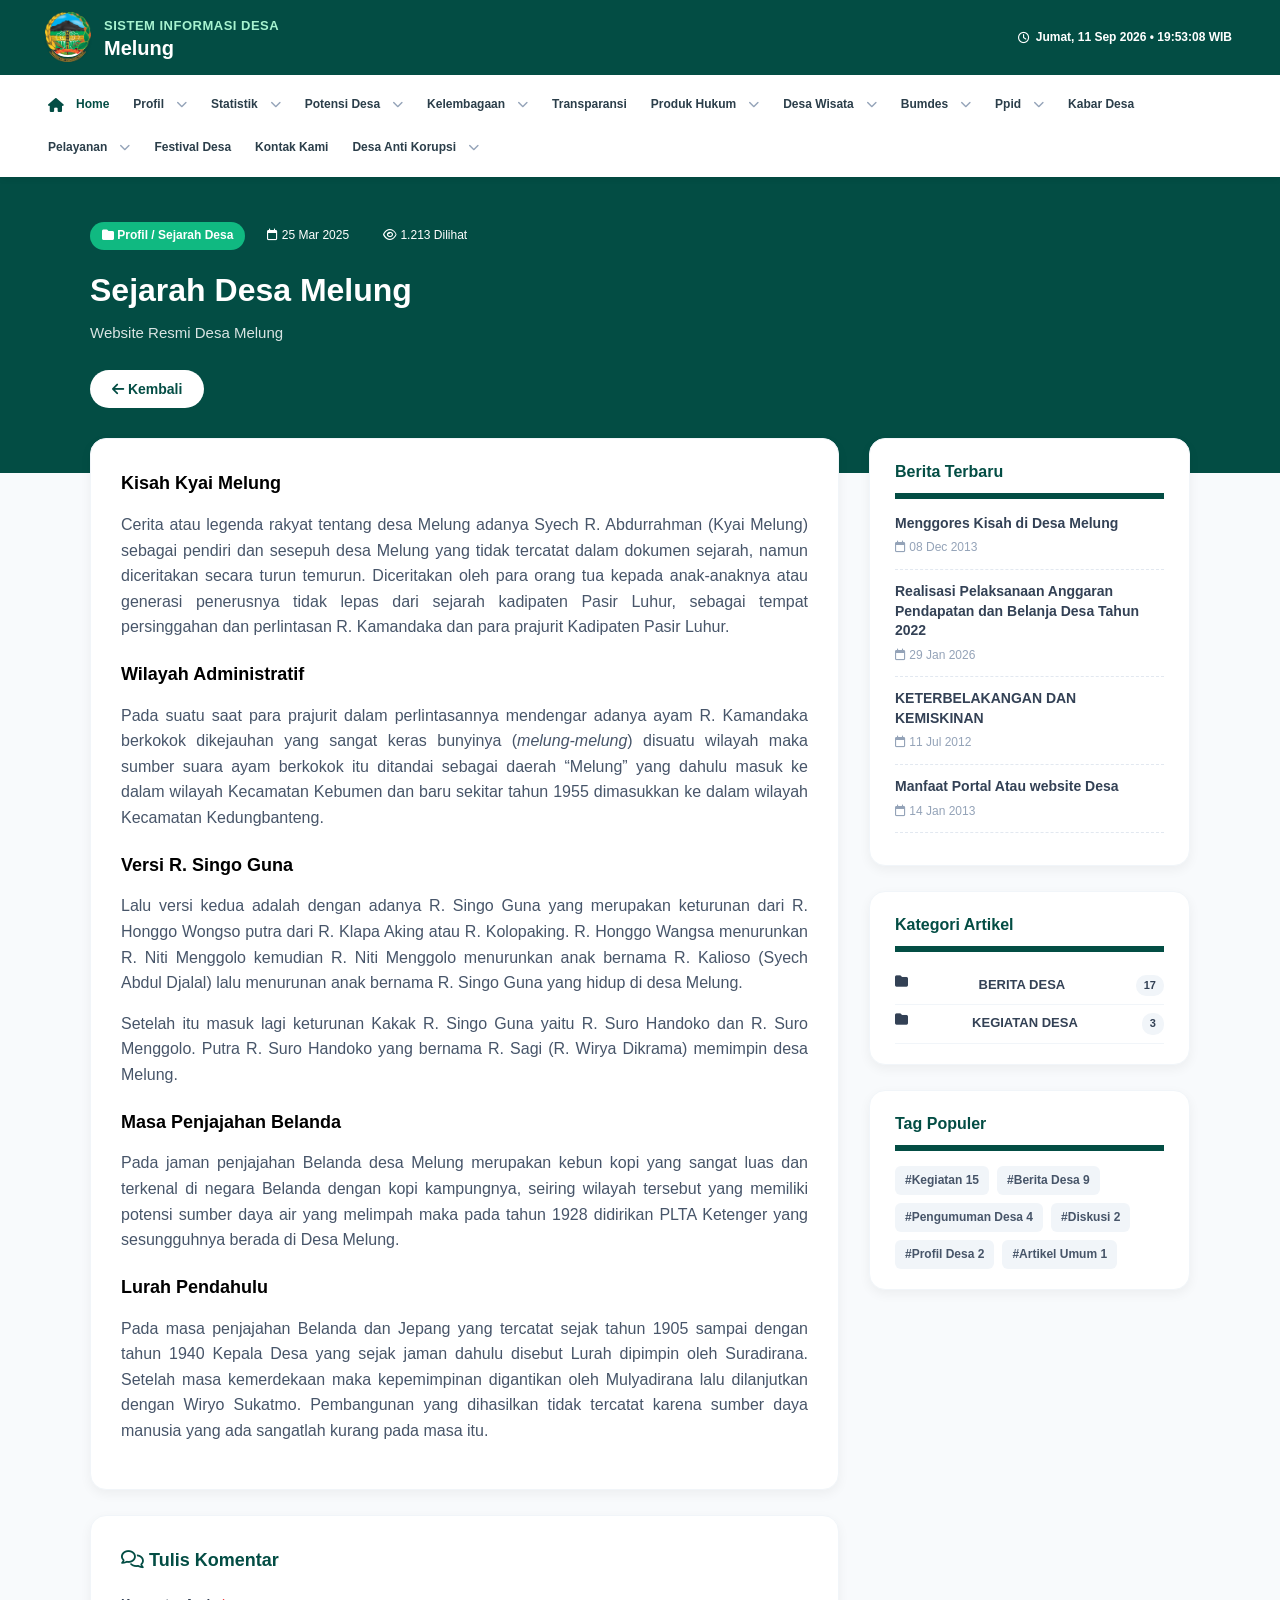
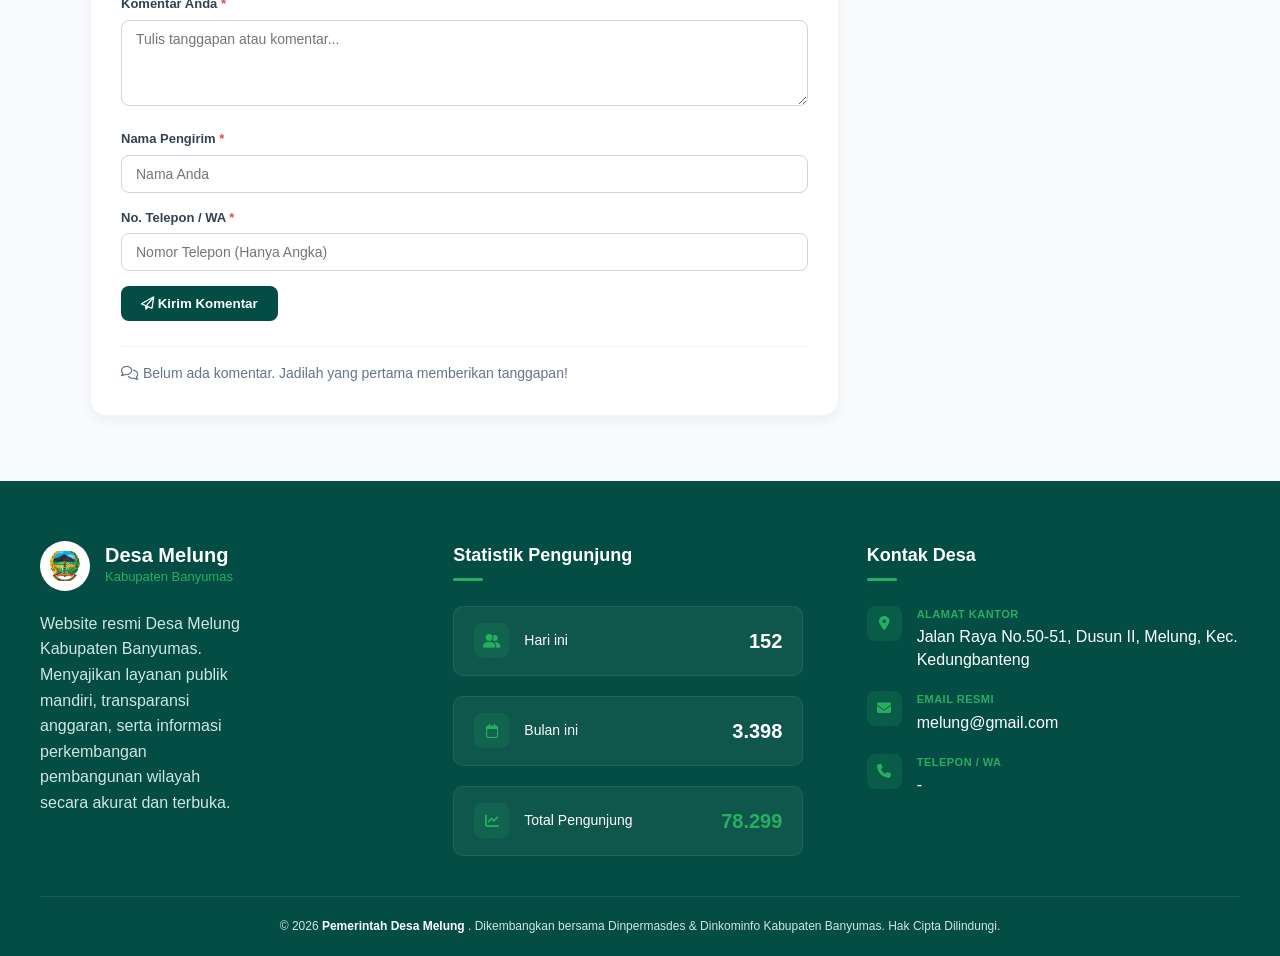
==== tes.html @ c1f94636 "tugas web" ====
<!DOCTYPE html>
<html lang="id">
<head>
    <meta charset="UTF-8">
    <meta name="viewport" content="width=device-width, initial-scale=1.0">
    <title>Sejarah Desa Melung - Desa Melung</title>
    
    <!-- Google Fonts: Plus Jakarta Sans -->
    <link rel="preconnect" href="https://fonts.googleapis.com">
    <link rel="preconnect" href="https://fonts.gstatic.com" crossorigin>
    <link href="https://fonts.googleapis.com/css2?family=Plus+Jakarta+Sans:wght@500;600;700;800&display=swap" rel="stylesheet">
    
    <!-- Font Awesome Icons -->
    <link rel="stylesheet" href="https://cdnjs.cloudflare.com/ajax/libs/font-awesome/6.4.0/css/all.min.css">
    <link rel="stylesheet" href="tes.css">
</head>
<body>

    <header>
        <!-- TOP BAR (TEAL BACKGROUND) -->
        <div class="top-bar">
            <div class="brand-section">
                <div class="logo-des">
                    <img src="logo-bms.png" alt="" class="logo-melung-top">
                </div>
                <div class="brand-text">
                    <span class="sub-title">Sistem Informasi Desa</span>
                    <h1 class="main-title">Melung</h1>
                </div>
            </div>

            <div class="date-info">
                <i class="fa-regular fa-clock"></i>
                <span>Jumat, 11 Sep 2026 • 19:53:08 WIB</span>
            </div>
        </div>

        <!-- MAIN NAVBAR (WHITE BACKGROUND) -->
        <nav class="nav-container">
            <button class="menu-toggle" id="menuToggle" aria-label="Toggle Navigation">
                <i class="fa-solid fa-bars"></i> Menu
            </button>

            <ul class="nav-menu" id="navMenu">
                <!-- Home -->
                <li class="nav-item">
                    <a href="#" class="nav-link active">
                        <i class="fa-solid fa-house"></i> Home
                    </a>
                </li>

                <!-- Profil (Dropdown) -->
                <li class="nav-item has-dropdown">
                    <a href="#" class="nav-link">
                        Profil <i class="fa-solid fa-chevron-down caret"></i>
                    </a>
                    <ul class="dropdown-menu">
                        <li><a href="#">Sejarah Desa</a></li>
                        <li><a href="#">Visi & Misi</a></li>
                        <li><a href="#">Struktur Organisasi</a></li>
                    </ul>
                </li>

                <!-- Statistik (Dropdown) -->
                <li class="nav-item has-dropdown">
                    <a href="#" class="nav-link">
                        Statistik <i class="fa-solid fa-chevron-down caret"></i>
                    </a>
                    <ul class="dropdown-menu">
                        <li><a href="#">Statistik Penduduk</a></li>
                        <li><a href="#">Statistik Pekerjaan</a></li>
                        <li><a href="#">Statistik Pendidikan</a></li>
                    </ul>
                </li>

                <!-- Potensi Desa (Dropdown) -->
                <li class="nav-item has-dropdown">
                    <a href="#" class="nav-link">
                        Potensi Desa <i class="fa-solid fa-chevron-down caret"></i>
                    </a>
                    <ul class="dropdown-menu">
                        <li><a href="#">Pertanian & Perkebunan</a></li>
                        <li><a href="#">Kerajinan Lokal</a></li>
                    </ul>
                </li>

                <!-- Kelembagaan (Dropdown) -->
                <li class="nav-item has-dropdown">
                    <a href="#" class="nav-link">
                        Kelembagaan <i class="fa-solid fa-chevron-down caret"></i>
                    </a>
                    <ul class="dropdown-menu">
                        <li><a href="#">BPD</a></li>
                        <li><a href="#">LPMD</a></li>
                        <li><a href="#">Karang Taruna</a></li>
                        <li><a href="#">PKK</a></li>
                    </ul>
                </li>

                <!-- Transparansi -->
                <li class="nav-item">
                    <a href="#" class="nav-link">Transparansi</a>
                </li>

                <!-- Produk Hukum (Dropdown) -->
                <li class="nav-item has-dropdown">
                    <a href="#" class="nav-link">
                        Produk Hukum <i class="fa-solid fa-chevron-down caret"></i>
                    </a>
                    <ul class="dropdown-menu">
                        <li><a href="#">Peraturan Desa</a></li>
                        <li><a href="#">Keputusan Kepala Desa</a></li>
                    </ul>
                </li>

                <!-- Desa Wisata (Dropdown) -->
                <li class="nav-item has-dropdown">
                    <a href="#" class="nav-link">
                        Desa Wisata <i class="fa-solid fa-chevron-down caret"></i>
                    </a>
                    <ul class="dropdown-menu">
                        <li><a href="#">Destinasi Wisata</a></li>
                        <li><a href="#">Galeri Foto</a></li>
                    </ul>
                </li>

                <!-- Bumdes (Dropdown) -->
                <li class="nav-item has-dropdown">
                    <a href="#" class="nav-link">
                        Bumdes <i class="fa-solid fa-chevron-down caret"></i>
                    </a>
                    <ul class="dropdown-menu">
                        <li><a href="#">Profil BUMDes</a></li>
                        <li><a href="#">Unit Usaha</a></li>
                    </ul>
                </li>

                <!-- Ppid (Dropdown) -->
                <li class="nav-item has-dropdown">
                    <a href="#" class="nav-link">
                        Ppid <i class="fa-solid fa-chevron-down caret"></i>
                    </a>
                    <ul class="dropdown-menu">
                        <li><a href="#">Profil PPID</a></li>
                        <li><a href="#">Informasi Berkala</a></li>
                    </ul>
                </li>

                <!-- Kabar Desa -->
                <li class="nav-item">
                    <a href="#" class="nav-link">Kabar Desa</a>
                </li>

                <!-- Pelayanan (Dropdown) -->
                <li class="nav-item has-dropdown">
                    <a href="#" class="nav-link">
                        Pelayanan <i class="fa-solid fa-chevron-down caret"></i>
                    </a>
                    <ul class="dropdown-menu">
                        <li><a href="#">Layanan Surat Online</a></li>
                        <li><a href="#">Panduan Persyaratan</a></li>
                    </ul>
                </li>

                <!-- Festival Desa -->
                <li class="nav-item">
                    <a href="#" class="nav-link">Festival Desa</a>
                </li>

                <!-- Kontak Kami -->
                <li class="nav-item">
                    <a href="#" class="nav-link">Kontak Kami</a>
                </li>

                <!-- Desa Anti Korupsi (Dropdown) -->
                <li class="nav-item has-dropdown">
                    <a href="#" class="nav-link">
                        Desa Anti Korupsi <i class="fa-solid fa-chevron-down caret"></i>
                    </a>
                    <ul class="dropdown-menu">
                        <li><a href="#">Buku Saku Anti Korupsi</a></li>
                        <li><a href="#">Pengaduan Masyarakat</a></li>
                    </ul>
                </li>
            </ul>
        </nav>
    </header>

    <!-- BANNER HERO ARTIKEL -->
    <section class="hero-section">
        <div class="hero-container">
            <div class="badge-group">
                <span class="badge"><i class="fa-solid fa-folder"></i> Profil / Sejarah Desa</span>
                <span class="badge-info"><i class="fa-regular fa-calendar"></i> 25 Mar 2025</span>
                <span class="badge-info"><i class="fa-regular fa-eye"></i> 1.213 Dilihat</span>
            </div>
            <h1 class="article-title">Sejarah Desa Melung</h1>
            <p class="article-subtitle">Website Resmi Desa Melung</p>
            <a href="#" class="btn-back"><i class="fa-solid fa-arrow-left"></i> Kembali</a>
        </div>
    </section>

    <!-- KONTEN & SIDEBAR -->
    <div class="main-container">
        <main class="content-area">
            <article class="card article-content">
                <h2>Kisah Kyai Melung</h2>
                <p>Cerita atau legenda rakyat tentang desa Melung adanya Syech R. Abdurrahman (Kyai Melung) sebagai pendiri dan sesepuh desa Melung yang tidak tercatat dalam dokumen sejarah, namun diceritakan secara turun temurun. Diceritakan oleh para orang tua kepada anak-anaknya atau generasi penerusnya tidak lepas dari sejarah kadipaten Pasir Luhur, sebagai tempat persinggahan dan perlintasan R. Kamandaka dan para prajurit Kadipaten Pasir Luhur.</p>

                <h2>Wilayah Administratif</h2>
                <p>Pada suatu saat para prajurit dalam perlintasannya mendengar adanya ayam R. Kamandaka berkokok dikejauhan yang sangat keras bunyinya (<em>melung-melung</em>) disuatu wilayah maka sumber suara ayam berkokok itu ditandai sebagai daerah “Melung” yang dahulu masuk ke dalam wilayah Kecamatan Kebumen dan baru sekitar tahun 1955 dimasukkan ke dalam wilayah Kecamatan Kedungbanteng.</p>

                <h2>Versi R. Singo Guna</h2>
                <p>Lalu versi kedua adalah dengan adanya R. Singo Guna yang merupakan keturunan dari R. Honggo Wongso putra dari R. Klapa Aking atau R. Kolopaking. R. Honggo Wangsa menurunkan R. Niti Menggolo kemudian R. Niti Menggolo menurunkan anak bernama R. Kalioso (Syech Abdul Djalal) lalu menurunan anak bernama R. Singo Guna yang hidup di desa Melung.</p>
                <p>Setelah itu masuk lagi keturunan Kakak R. Singo Guna yaitu R. Suro Handoko dan R. Suro Menggolo. Putra R. Suro Handoko yang bernama R. Sagi (R. Wirya Dikrama) memimpin desa Melung.</p>
                
                <h2>Masa Penjajahan Belanda</h2>
                <p>Pada jaman penjajahan Belanda desa Melung merupakan kebun kopi yang sangat luas dan terkenal di negara Belanda dengan kopi kampungnya, seiring wilayah tersebut yang memiliki potensi sumber daya air yang melimpah maka pada tahun 1928 didirikan PLTA Ketenger yang sesungguhnya berada di Desa Melung.</p>

                <h2>Lurah Pendahulu</h2>
                <p>Pada masa penjajahan Belanda dan Jepang yang tercatat sejak tahun 1905 sampai dengan tahun 1940 Kepala Desa yang sejak jaman dahulu disebut Lurah dipimpin oleh Suradirana. Setelah masa kemerdekaan maka kepemimpinan digantikan oleh Mulyadirana lalu dilanjutkan dengan Wiryo Sukatmo. Pembangunan yang dihasilkan tidak tercatat karena sumber daya manusia yang ada sangatlah kurang pada masa itu.</p>
            </article>

            <!-- FORM KOMENTAR -->
            <section class="card comment-section">
                <h3><i class="fa-regular fa-comments"></i> Tulis Komentar</h3>
                <form class="comment-form">
                    <div class="form-group">
                        <label>Komentar Anda <span>*</span></label>
                        <textarea placeholder="Tulis tanggapan atau komentar..." rows="4" required></textarea>
                    </div>
                    <div class="form-group">
                        <label>Nama Pengirim <span>*</span></label>
                        <input type="text" placeholder="Nama Anda" required>
                    </div>
                    <div class="form-group">
                        <label>No. Telepon / WA <span>*</span></label>
                        <input type="text" placeholder="Nomor Telepon (Hanya Angka)" required>
                    </div>
                    <button type="submit" class="btn-submit"><i class="fa-regular fa-paper-plane"></i> Kirim Komentar</button>
                </form>
                <div class="empty-comment">
                    <p><i class="fa-regular fa-comments"></i> Belum ada komentar. Jadilah yang pertama memberikan tanggapan!</p>
                </div>
            </section>
        </main>

        <!-- SIDEBAR -->
        <aside class="sidebar-area">
            <div class="widget">
                <h3 class="widget-title">Berita Terbaru</h3>
                <div class="news-list">
                    <a href="#" class="news-item">
                        <h4>Menggores Kisah di Desa Melung</h4>
                        <span class="news-date"><i class="fa-regular fa-calendar"></i> 08 Dec 2013</span>
                    </a>
                    <a href="#" class="news-item">
                        <h4>Realisasi Pelaksanaan Anggaran Pendapatan dan Belanja Desa Tahun 2022</h4>
                        <span class="news-date"><i class="fa-regular fa-calendar"></i> 29 Jan 2026</span>
                    </a>
                    <a href="#" class="news-item">
                        <h4>KETERBELAKANGAN DAN KEMISKINAN</h4>
                        <span class="news-date"><i class="fa-regular fa-calendar"></i> 11 Jul 2012</span>
                    </a>
                    <a href="#" class="news-item">
                        <h4>Manfaat Portal Atau website Desa</h4>
                        <span class="news-date"><i class="fa-regular fa-calendar"></i> 14 Jan 2013</span>
                    </a>
                </div>
            </div>

            <div class="widget">
                <h3 class="widget-title">Kategori Artikel</h3>
                <ul class="category-list">
                    <li><a href="#"><i class="fa-solid fa-folder"></i> BERITA DESA <span class="count">17</span></a></li>
                    <li><a href="#"><i class="fa-solid fa-folder"></i> KEGIATAN DESA <span class="count">3</span></a></li>
                </ul>
            </div>

            <div class="widget">
                <h3 class="widget-title">Tag Populer</h3>
                <div class="tag-cloud">
                    <a href="#">#Kegiatan 15</a>
                    <a href="#">#Berita Desa 9</a>
                    <a href="#">#Pengumuman Desa 4</a>
                    <a href="#">#Diskusi 2</a>
                    <a href="#">#Profil Desa 2</a>
                    <a href="#">#Artikel Umum 1</a>
                </div>
            </div>
        </aside>
    </div>

  <footer class="site-footer">
        <div class="footer-container">
            
            <!-- Kolom 1: Tentang Desa -->
            <div class="footer-col">
                <div class="brand">
                    <div class="logo-circle">
                        <!-- Gunakan tag img di bawah jika logo asli sudah ada -->
                        <img src="logo-bms.png" alt="Logo">
                    </div>
                    <div class="brand-text">
                        <h2>Desa Melung</h2>
                        <span class="subtitle">Kabupaten Banyumas</span>
                    </div>
                </div>
                <p class="description">
                    Website resmi Desa Melung Kabupaten Banyumas.<br>
                    Menyajikan layanan publik mandiri, transparansi anggaran, serta informasi perkembangan pembangunan wilayah secara akurat dan terbuka.
                </p>
            </div>

            <!-- Kolom 2: Statistik -->
            <div class="footer-col">
                <div class="section-title">
                    <h3>Statistik Pengunjung</h3>
                    <div class="underline"></div>
                </div>
                <div class="stat-container">
                    <div class="stat-box">
                        <div class="icon-box"><i class="fa-solid fa-user-group"></i></div>
                        <span class="stat-label">Hari ini</span>
                        <span class="stat-value">152</span>
                    </div>
                    <div class="stat-box">
                        <div class="icon-box"><i class="fa-regular fa-calendar"></i></div>
                        <span class="stat-label">Bulan ini</span>
                        <span class="stat-value">3.398</span>
                    </div>
                    <div class="stat-box">
                        <div class="icon-box"><i class="fa-solid fa-chart-line"></i></div>
                        <span class="stat-label">Total Pengunjung</span>
                        <span class="stat-value text-green">78.299</span>
                    </div>
                </div>
            </div>

            <!-- Kolom 3: Kontak -->
            <div class="footer-col">
                <div class="section-title">
                    <h3>Kontak Desa</h3>
                    <div class="underline"></div>
                </div>
                <div class="contact-container">
                    <div class="contact-item">
                        <div class="icon-box"><i class="fa-solid fa-location-dot"></i></div>
                        <div class="contact-info">
                            <span class="contact-label">ALAMAT KANTOR</span>
                            <span class="contact-text">Jalan Raya No.50-51, Dusun II, Melung, Kec. Kedungbanteng</span>
                        </div>
                    </div>
                    <div class="contact-item">
                        <div class="icon-box"><i class="fa-solid fa-envelope"></i></div>
                        <div class="contact-info">
                            <span class="contact-label">EMAIL RESMI</span>
                            <span class="contact-text">melung@gmail.com</span>
                        </div>
                    </div>
                    <div class="contact-item">
                        <div class="icon-box"><i class="fa-solid fa-phone"></i></div>
                        <div class="contact-info">
                            <span class="contact-label">TELEPON / WA</span>
                            <span class="contact-text">-</span>
                        </div>
                    </div>
                </div>
            </div>

        </div>

        <!-- Baris Bawah / Copyright -->
        <div class="footer-bottom">
            <p>&copy; 2026 <strong>Pemerintah Desa Melung</strong> . Dikembangkan bersama Dinpermasdes & Dinkominfo Kabupaten Banyumas. Hak Cipta Dilindungi.</p>
        </div>
    </footer>

    <script>
        const menuToggle = document.getElementById('menuToggle');
        const navMenu = document.getElementById('navMenu');

        menuToggle.addEventListener('click', () => {
            navMenu.classList.toggle('active');
        });
    </script>
</body>
</html>
---- tes.css ----
/* RESET & BASE STYLES */
* {
  margin: 0;
  padding: 0;
  box-sizing: border-box;
  font-family: 'Plus Jakarta Sans', sans-serif;
}

body {
  background-color: #f8fafc;
  color: #334155;
  line-height: 1.6;
}

/* ==========================================
   1. TOP BAR / HEADER
   ========================================== */
.top-bar {
  background-color: #034d44;
  color: #ffffff;
  padding: 16px 48px;
  display: flex;
  justify-content: space-between;
  align-items: center;
  height: 75px;
}

.brand-section {
  display: flex;
  align-items: center;
  gap: 16px;
}

.logo-des {
  width: 40px;
  height: 40px;
  background: linear-gradient(135deg, #facc15, #15803d);
  border-radius: 50%;
  border: 2px solid #ffffff;
  display: flex;
  align-items: center;
  justify-content: center;
  box-shadow: 0 2px 4px rgba(0, 0, 0, 0.2);
}

.logo-melung-top {
  width: 50px;
  height: 50px;
}

.logo-des i {
  font-size: 24px;
  color: #ffffff;
}

.brand-text {
  display: flex;
  flex-direction: column;
}

.sub-title {
  font-size: 13px;
  font-weight: 700;
  letter-spacing: 0.5px;
  color: #a7f3d0;
  text-transform: uppercase;
}

.main-title {
  font-size: 20px;
  font-weight: 700;
  line-height: 1.1;
  color: #ffffff;
}

.date-info {
  font-size: 12px;
  font-weight: 600;
  display: flex;
  align-items: center;
  gap: 6px;
  color: #ffffff;
}

/* ==========================================
   2. NAVIGATION BAR
   ========================================== */
.nav-container {
  background-color: #ffffff;
  box-shadow: 0 4px 6px -1px rgba(0, 0, 0, 0.05);
  padding: 12px 48px;
  position: sticky;
  top: 0;
  z-index: 999;
}

.menu-toggle {
  display: none;
  background: #034d44;
  color: #ffffff;
  border: none;
  padding: 8px 16px;
  border-radius: 6px;
  font-weight: 700;
  font-size: 14px;
  cursor: pointer;
}

.nav-menu {
  list-style: none;
  display: flex;
  flex-wrap: wrap;
  gap: 8px 24px;
  align-items: center;
}

.nav-item {
  position: relative;
}

.nav-link {
  text-decoration: none;
  color: #2b3e4a;
  font-size: 12px;
  font-weight: 700;
  display: flex;
  align-items: center;
  gap: 12px;
  padding: 8px 0;
  transition: color 0.2s ease;
}

.nav-link:hover,
.nav-link.active {
  color: #034d44;
}

.nav-link i.fa-house {
  font-size: 14px;
}

.nav-link i.caret {
  font-size: 11px;
  color: #94a3b8;
  transition: transform 0.2s ease;
}

.nav-item:hover .caret {
  transform: rotate(180deg);
  color: #034d44;
}

/* Dropdown Menu */
.dropdown-menu {
  position: absolute;
  top: 100%;
  left: 0;
  background-color: #ffffff;
  min-width: 210px;
  border-radius: 8px;
  box-shadow: 0 10px 15px -3px rgba(0, 0, 0, 0.1), 0 4px 6px -2px rgba(0, 0, 0, 0.05);
  border: 1px solid #f1f5f9;
  padding: 8px 0;
  list-style: none;

  opacity: 0;
  visibility: hidden;
  transform: translateY(10px);
  transition: all 0.2s ease;
  z-index: 1000;
}

.nav-item.has-dropdown:hover .dropdown-menu {
  opacity: 1;
  visibility: visible;
  transform: translateY(0);
}

.dropdown-menu li a {
  display: block;
  padding: 10px 16px;
  text-decoration: none;
  color: #334155;
  font-size: 13.5px;
  font-weight: 600;
  transition: background-color 0.2s, color 0.2s;
}

.dropdown-menu li a:hover {
  background-color: #f0fdf4;
  color: #034d44;
}

/* ==========================================
   3. HERO BANNER ARTIKEL
   ========================================== */
.hero-section {
  background-color: #034d44;
  color: #ffffff;
  padding: 45px 0 65px;
}

.hero-container {
  max-width: 1140px;
  margin: 0 auto;
  padding: 0 20px;
}

.badge-group {
  display: flex;
  gap: 10px;
  margin-bottom: 15px;
}

.badge {
  background-color: #10b981;
  padding: 4px 12px;
  border-radius: 15px;
  font-size: 12px;
  font-weight: 700;
}

.badge-info {
  padding: 4px 12px;
  border-radius: 15px;
  font-size: 12px;
}

.article-title {
  font-size: 32px;
  font-weight: 800;
  margin-bottom: 5px;
}

.article-subtitle {
  font-size: 15px;
  opacity: 0.85;
  margin-bottom: 25px;
}

.btn-back {
  display: inline-block;
  background-color: #ffffff;
  color: #034d44;
  padding: 8px 22px;
  border-radius: 20px;
  text-decoration: none;
  font-weight: 700;
  font-size: 14px;
}

/* ==========================================
   4. LAYOUT UTAMA & KONTEN
   ========================================== */
.main-container {
  max-width: 1140px;
  margin: -35px auto 40px;
  padding: 0 20px;
  display: flex;
  gap: 30px;
}

.content-area {
  flex: 2.8;
}

.sidebar-area {
  flex: 1.2;
}

.card {
  background: #ffffff;
  border-radius: 16px;
  padding: 30px;
  box-shadow: 0 4px 12px rgba(0, 0, 0, 0.05);
  margin-bottom: 25px;
  border: 1px solid #f1f5f9;
}

.article-content h2 {
  color: black;
  font-size: 18px;
  font-weight: 800;
  margin: 20px 0 14px;
}

.article-content h2:first-child {
  margin-top: 0;
}

.article-content p {
  margin-bottom: 15px;
  color: #475569;
  text-align: justify;
}

/* ==========================================
   5. FORM KOMENTAR
   ========================================== */
.comment-section h3 {
  color: #034d44;
  font-size: 18px;
  font-weight: 800;
  margin-bottom: 20px;
}

.form-group {
  margin-bottom: 15px;
}

.form-group label {
  display: block;
  font-size: 13px;
  font-weight: 700;
  margin-bottom: 5px;
}

.form-group label span {
  color: #ef4444;
}

.form-group input, 
.form-group textarea {
  width: 100%;
  padding: 10px 14px;
  border: 1px solid #cbd5e1;
  border-radius: 8px;
  font-size: 14px;
  outline: none;
}

.form-group input:focus, 
.form-group textarea:focus {
  border-color: #034d44;
}

.btn-submit {
  background-color: #034d44;
  color: #ffffff;
  border: none;
  padding: 10px 20px;
  border-radius: 8px;
  font-weight: 700;
  cursor: pointer;
}

.empty-comment {
  margin-top: 25px;
  padding-top: 15px;
  border-top: 1px solid #f1f5f9;
  color: #64748b;
  font-size: 14px;
}

/* ==========================================
   6. SIDEBAR WIDGETS
   ========================================== */
.widget {
  background: #ffffff;
  border-radius: 16px;
  padding: 20px 25px;
  box-shadow: 0 4px 12px rgba(0, 0, 0, 0.05);
  margin-bottom: 25px;
  border: 1px solid #f1f5f9;
}

.widget-title {
  font-size: 16px;
  font-weight: 800;
  color: #034d44;
  border-bottom: 6px solid #034d44;
  padding-bottom: 8px;
  margin-bottom: 15px;
}

.news-item {
  display: block;
  text-decoration: none;
  margin-bottom: 12px;
  border-bottom: 1px dashed #e2e8f0;
  padding-bottom: 10px;
}

.news-item h4 {
  color: #334155;
  font-size: 14px;
  font-weight: 700;
  line-height: 1.4;
}

.news-date {
  font-size: 12px;
  color: #94a3b8;
}

.category-list {
  list-style: none;
}

.category-list li a {
  display: flex;
  justify-content: space-between;
  text-decoration: none;
  color: #334155;
  font-size: 13px;
  font-weight: 700;
  padding: 8px 0;
  border-bottom: 1px solid #f1f5f9;
}

.category-list .count {
  background: #f1f5f9;
  padding: 2px 8px;
  border-radius: 10px;
  font-size: 11px;
}

.tag-cloud {
  display: flex;
  flex-wrap: wrap;
  gap: 8px;
}

.tag-cloud a {
  background: #f1f5f9;
  color: #475569;
  text-decoration: none;
  padding: 5px 10px;
  border-radius: 6px;
  font-size: 12px;
  font-weight: 600;
}

/* Reset Basic */
* {
    margin: 0;
    padding: 0;
    box-sizing: border-box;
    font-family: 'Poppins', sans-serif;
}

/* Base Footer Styling */
.site-footer {
    /* Gradient warna hijau gelap ke teal (menyesuaikan gambar) */
    background-color: #034d44;
    color: #ffffff;
    padding: 60px 40px 20px 40px;
    font-size: 14px;
}

/* Layout Container Grid */
.footer-container {
    display: grid;
    grid-template-columns: 1fr 1fr 1fr;
    gap: 40px;
    max-width: 1200px;
    margin: 0 auto;
    padding-bottom: 40px;
}

/* === KOLOM 1: BRAND === */
.brand {
    display: flex;
    align-items: center;
    gap: 15px;
    margin-bottom: 20px;
}

.logo-circle {
    width: 50px;
    height: 50px;
    background-color: #ffffff;
    border-radius: 50%;
    display: flex;
    justify-content: center;
    align-items: center;
    color: #093c31; /* Warna ikon placeholder */
    font-size: 24px;
    overflow: hidden;
}

/* Jika nanti pakai gambar logo asli */
.logo-circle img {
    width: 30px;
    height: 30px;
    object-fit: cover;
}

.brand-text h2 {
    font-size: 20px;
    font-weight: 700;
    line-height: 1.2;
}

.brand-text .subtitle {
    font-size: 13px;
    color: #27ae60; /* Hijau terang */
    font-weight: 500;
}

.description {
    color: #d1e5e0;
    width: 200px;
    font-size: 16px;
    line-height: 1.6;
}

/* === JUDUL SEKSI (Kolom 2 & 3) === */
.section-title {
    margin-bottom: 25px;
}

.section-title h3 {
    font-size: 18px;
    font-weight: 600;
    margin-bottom: 8px;
}

.section-title .underline {
    width: 30px;
    height: 3px;
    background-color: #27ae60;
    border-radius: 2px;
}

/* === KOLOM 2: STATISTIK === */
.stat-container {
    display: flex;
    flex-direction: column;
    gap: 20px;
}

/* Efek Glassmorphism transparan */
.stat-box {
    display: flex;
    width: 350px;
    height: 70px;
    align-items: center;
    background-color: rgba(255, 255, 255, 0.05);
    border: 1px solid rgba(255, 255, 255, 0.08);
    padding: 12px 20px;
    border-radius: 10px;
    gap: 15px;
}

.stat-label {
    flex-grow: 1;
    font-weight: 500;
    color: #ffffff;
}

.stat-value {
    font-size: 20px;
    font-weight: 800;
}

.text-green {
    color: #27ae60;
}

/* === KOLOM 3: KONTAK === */
.contact-container {
    display: flex;
    flex-direction: column;
    gap: 20px;
}

.contact-item {
    display: flex;
    align-items: flex-start;
    gap: 15px;
}

.contact-info {
    display: flex;
    flex-direction: column;
}

.contact-label {
    font-size: 11px;
    color: #27ae60;
    font-weight: 600;
    letter-spacing: 0.5px;
    margin-bottom: 3px;
}

.contact-text {
    font-weight: 500;
    font-size: 16px;
    color: #ffffff;
    line-height: 1.4;
}

/* Kotak Ikon Universal (Untuk Statistik & Kontak) */
.icon-box {
    width: 35px;
    height: 35px;
    background-color: rgba(39, 174, 96, 0.15); /* Hijau transparan */
    color: #27ae60;
    border-radius: 8px;
    display: flex;
    justify-content: center;
    align-items: center;
    font-size: 14px;
    flex-shrink: 0;
}

/* === BOTTOM BAR / COPYRIGHT === */
.footer-bottom {
    max-width: 1200px;
    margin: 0 auto;
    padding-top: 20px;
    border-top: 1px solid rgba(255, 255, 255, 0.1);
    text-align: center;
    color: #d1e5e0;
    font-size: 12px;
}

.footer-bottom strong {
    color: #ffffff;
}
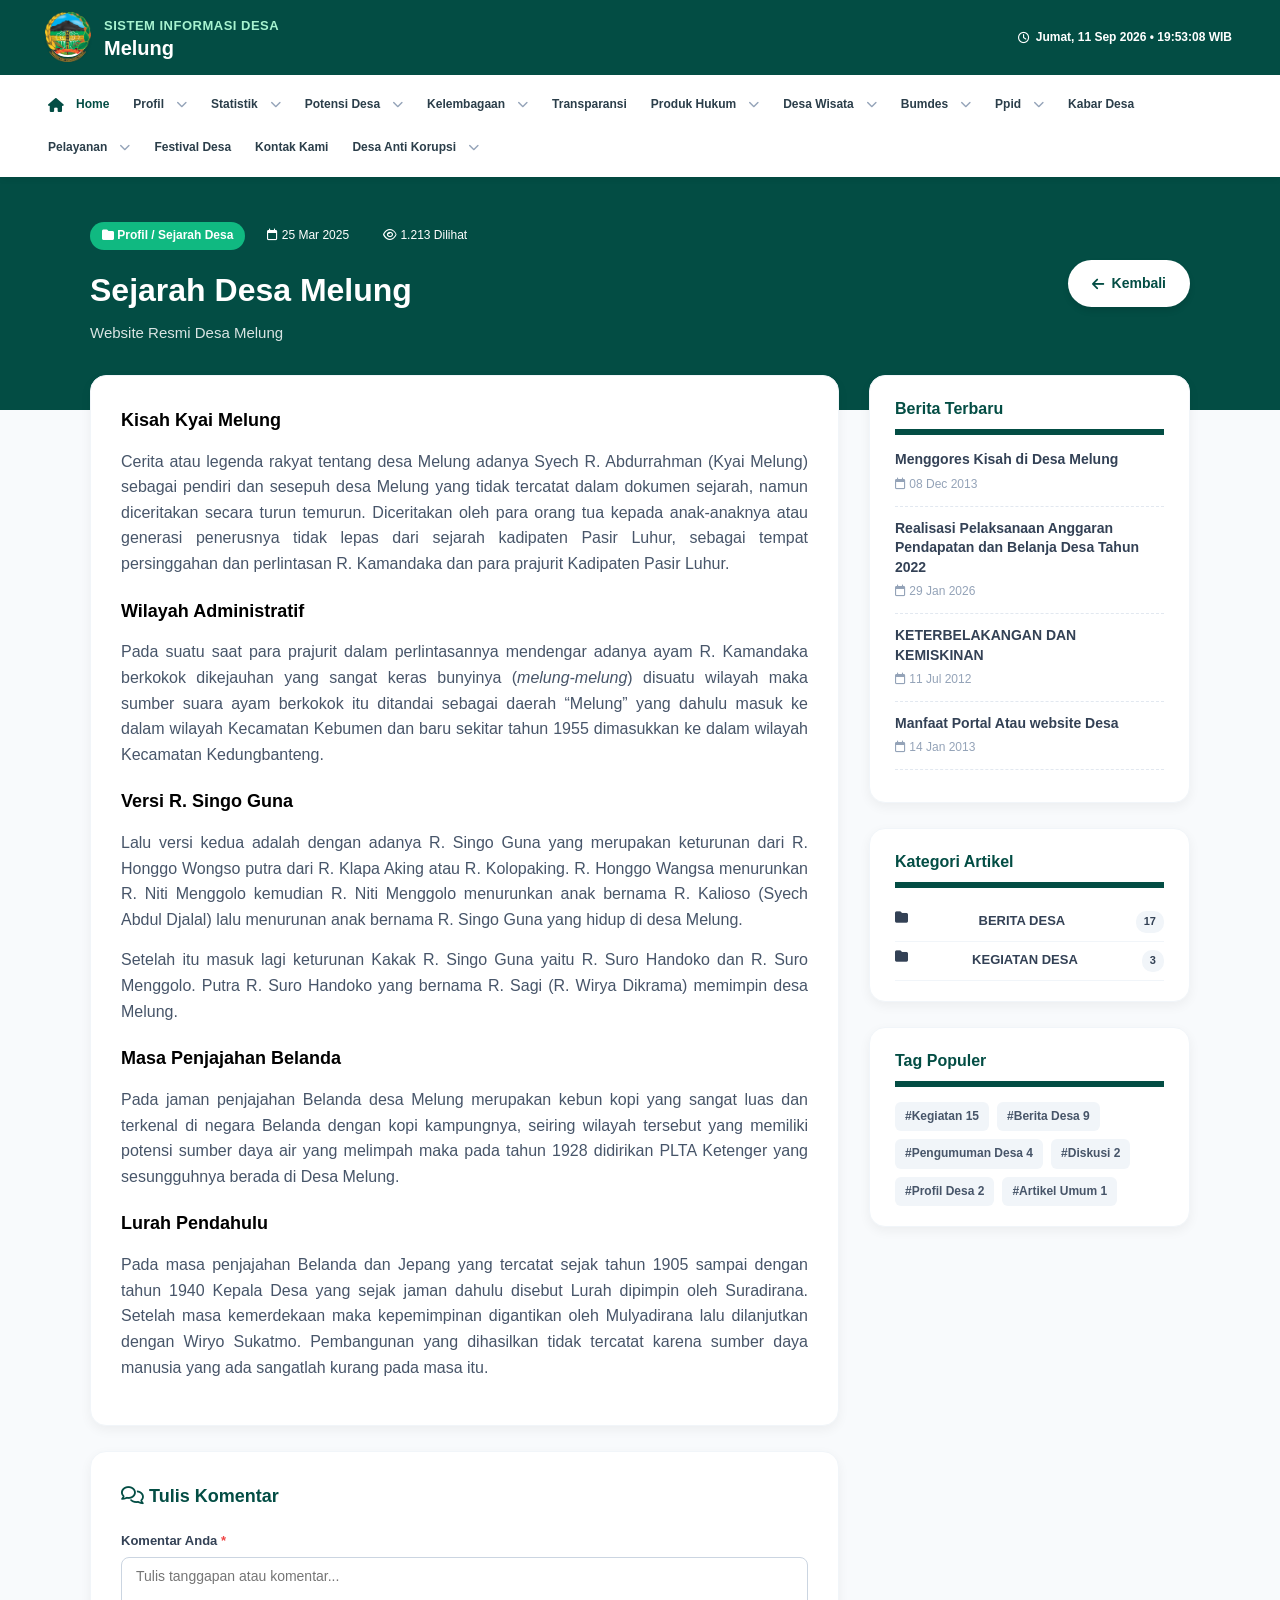
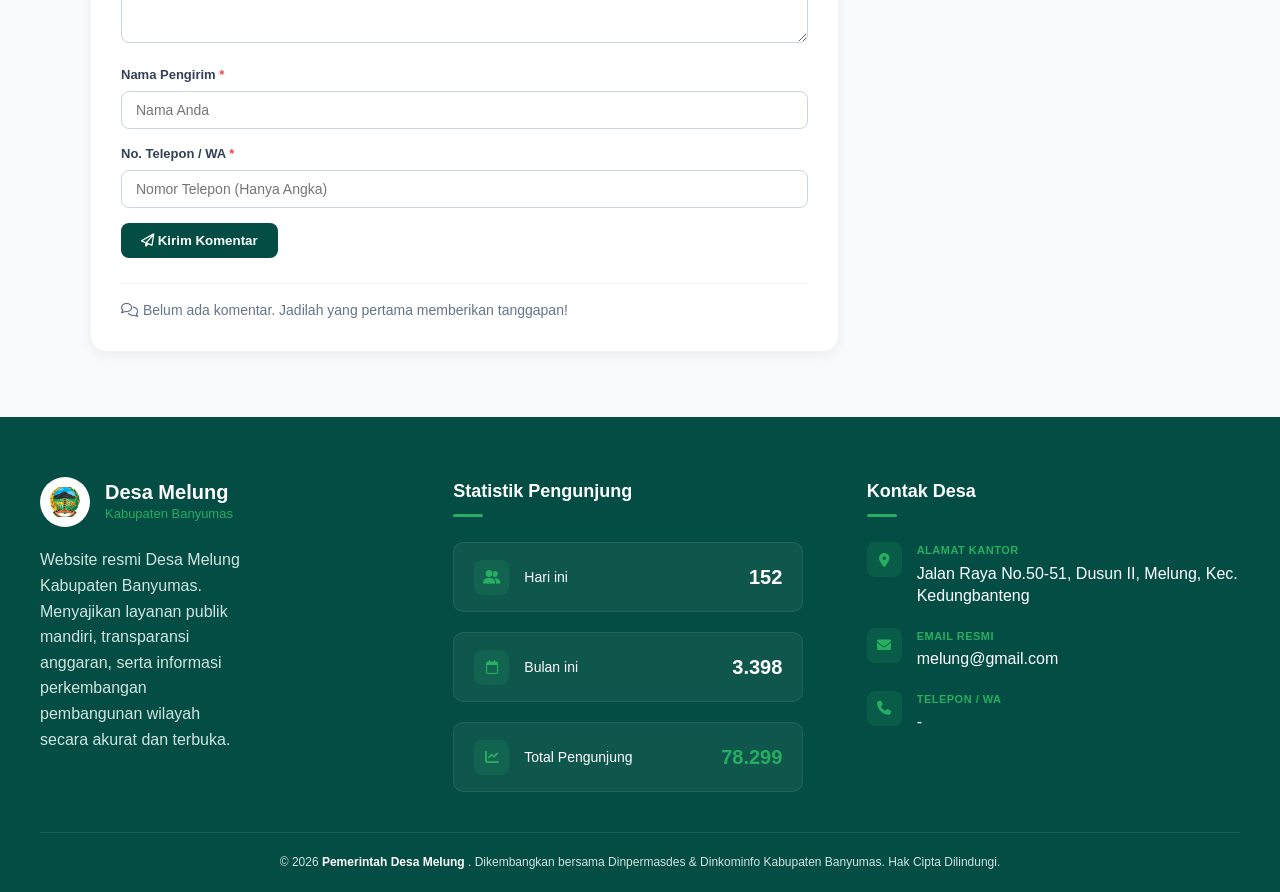
==== commit 9d4b45b9: "baru" ====
--- a/tes.html
+++ b/tes.html
@@ -189,14 +189,22 @@
     <!-- BANNER HERO ARTIKEL -->
     <section class="hero-section">
         <div class="hero-container">
-            <div class="badge-group">
-                <span class="badge"><i class="fa-solid fa-folder"></i> Profil / Sejarah Desa</span>
-                <span class="badge-info"><i class="fa-regular fa-calendar"></i> 25 Mar 2025</span>
-                <span class="badge-info"><i class="fa-regular fa-eye"></i> 1.213 Dilihat</span>
-            </div>
-            <h1 class="article-title">Sejarah Desa Melung</h1>
-            <p class="article-subtitle">Website Resmi Desa Melung</p>
-            <a href="#" class="btn-back"><i class="fa-solid fa-arrow-left"></i> Kembali</a>
+            <!-- Tambahkan pembungkus flex ini -->
+            <div class="hero-content-wrapper">
+                <div class="hero-text-side">
+                    <div class="badge-group">
+                        <span class="badge"><i class="fa-solid fa-folder"></i> Profil / Sejarah Desa</span>
+                        <span class="badge-info"><i class="fa-regular fa-calendar"></i> 25 Mar 2025</span>
+                        <span class="badge-info"><i class="fa-regular fa-eye"></i> 1.213 Dilihat</span>
+                    </div>
+                    <h1 class="article-title">Sejarah Desa Melung</h1>
+                    <p class="article-subtitle">Website Resmi Desa Melung</p>
+                </div>
+                
+                <div class="hero-button-side">
+                    <a href="#" class="btn-back"><i class="fa-solid fa-arrow-left"></i> Kembali</a>
+                </div>
+            </div>
         </div>
     </section>
 
--- a/tes.css
+++ b/tes.css
@@ -194,59 +194,86 @@
 /* ==========================================
    3. HERO BANNER ARTIKEL
    ========================================== */
+/* ==========================================
+   3. HERO BANNER ARTIKEL (UPDATE)
+   ========================================== */
 .hero-section {
-  background-color: #034d44;
-  color: #ffffff;
-  padding: 45px 0 65px;
+    background-color: #034d44;
+    color: #ffffff;
+    padding: 45px 0 65px;
 }
 
 .hero-container {
-  max-width: 1140px;
-  margin: 0 auto;
-  padding: 0 20px;
+    max-width: 1140px;
+    margin: 0 auto;
+    padding: 0 20px;
+}
+
+/* Mengatur tata letak kiri (teks) dan kanan (tombol) */
+.hero-content-wrapper {
+    display: flex;
+    justify-content: space-between;
+    align-items: center;
+    gap: 20px;
+}
+
+.hero-text-side {
+    flex: 1;
+}
+
+.hero-button-side {
+    flex-shrink: 0;
 }
 
 .badge-group {
-  display: flex;
-  gap: 10px;
-  margin-bottom: 15px;
+    display: flex;
+    gap: 10px;
+    margin-bottom: 15px;
+    flex-wrap: wrap;
 }
 
 .badge {
-  background-color: #10b981;
-  padding: 4px 12px;
-  border-radius: 15px;
-  font-size: 12px;
-  font-weight: 700;
+    background-color: #10b981;
+    padding: 4px 12px;
+    border-radius: 15px;
+    font-size: 12px;
+    font-weight: 700;
 }
 
 .badge-info {
-  padding: 4px 12px;
-  border-radius: 15px;
-  font-size: 12px;
+    padding: 4px 12px;
+    border-radius: 15px;
+    font-size: 12px;
 }
 
 .article-title {
-  font-size: 32px;
-  font-weight: 800;
-  margin-bottom: 5px;
+    font-size: 32px;
+    font-weight: 800;
+    margin-bottom: 5px;
 }
 
 .article-subtitle {
-  font-size: 15px;
-  opacity: 0.85;
-  margin-bottom: 25px;
+    font-size: 15px;
+    opacity: 0.85;
 }
 
 .btn-back {
-  display: inline-block;
-  background-color: #ffffff;
-  color: #034d44;
-  padding: 8px 22px;
-  border-radius: 20px;
-  text-decoration: none;
-  font-weight: 700;
-  font-size: 14px;
+    display: inline-flex;
+    align-items: center;
+    gap: 8px;
+    background-color: #ffffff;
+    color: #034d44;
+    padding: 12px 24px;
+    border-radius: 30px;
+    text-decoration: none;
+    font-weight: 700;
+    font-size: 14px;
+    box-shadow: 0 4px 6px rgba(0, 0, 0, 0.1);
+    transition: background-color 0.2s;
+}
+
+.btn-back:hover {
+    background-color: #f1f5f9;
 }
 
 /* ==========================================
